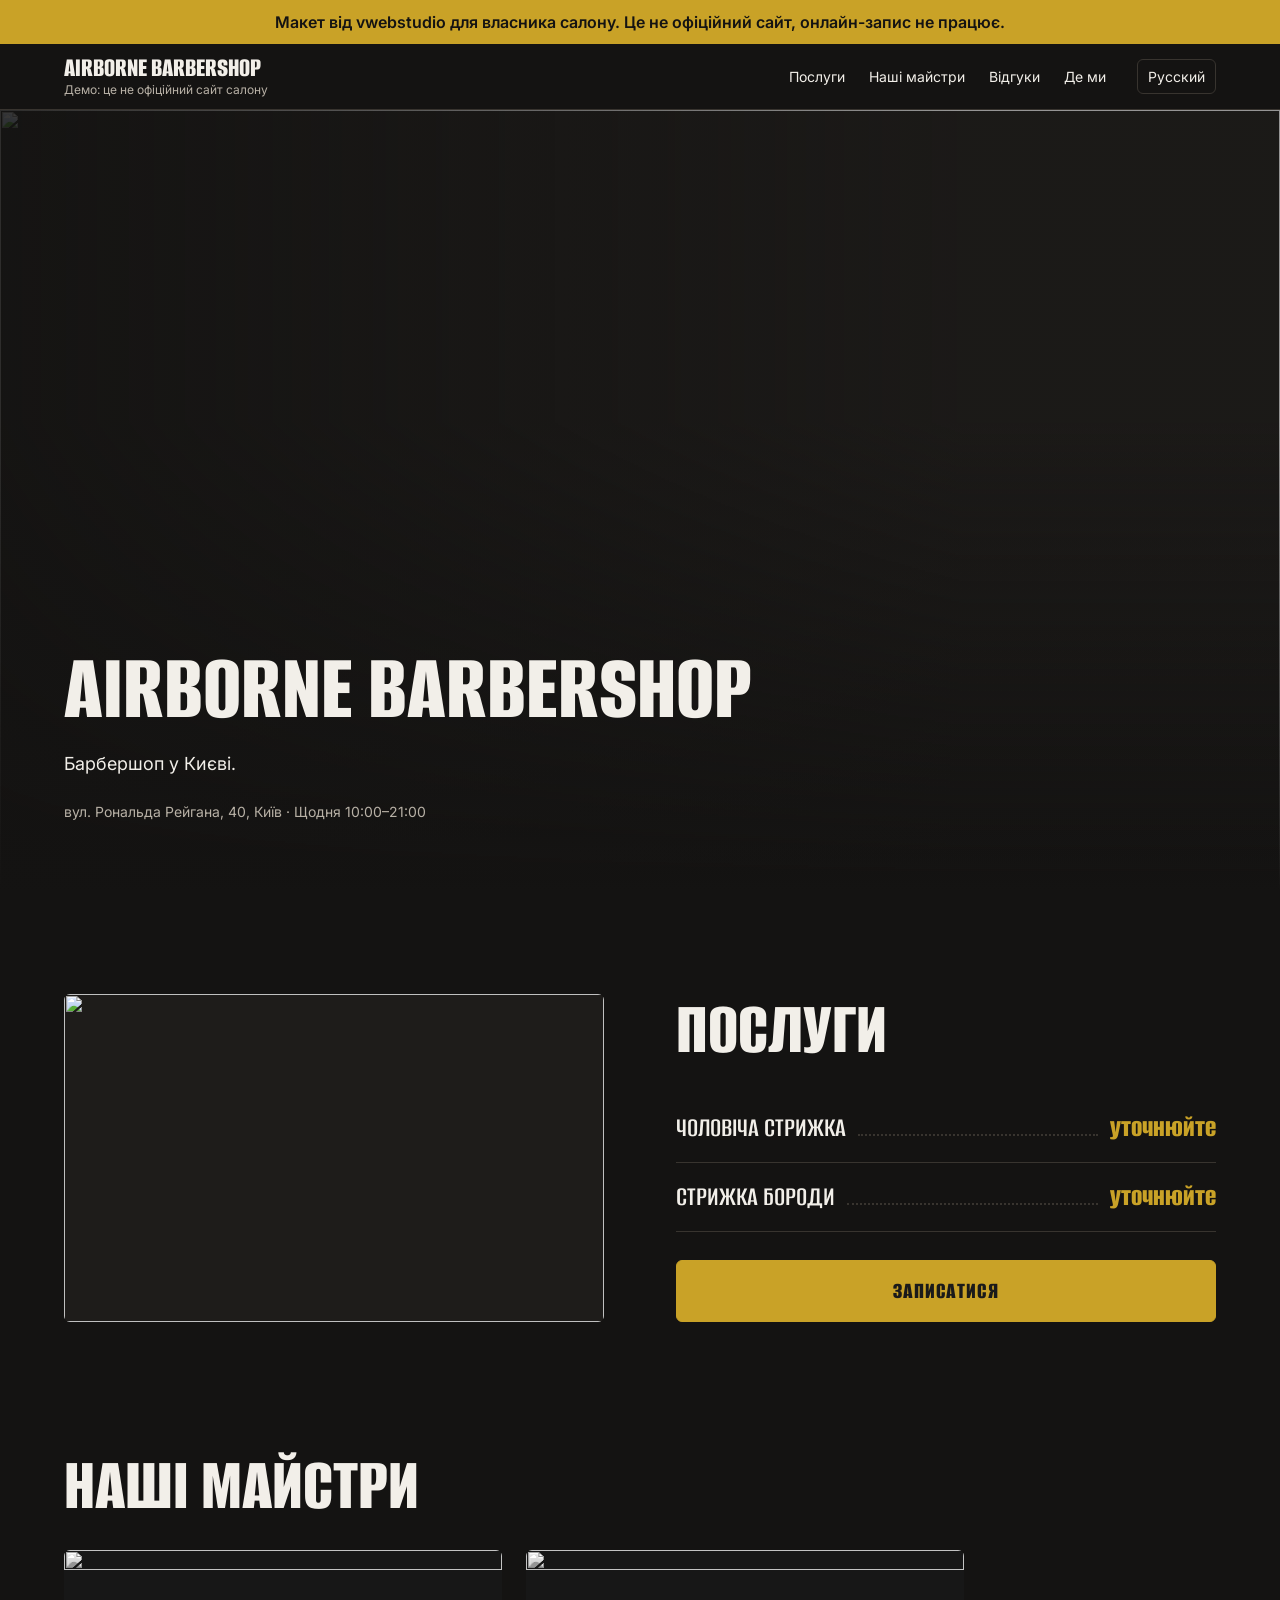
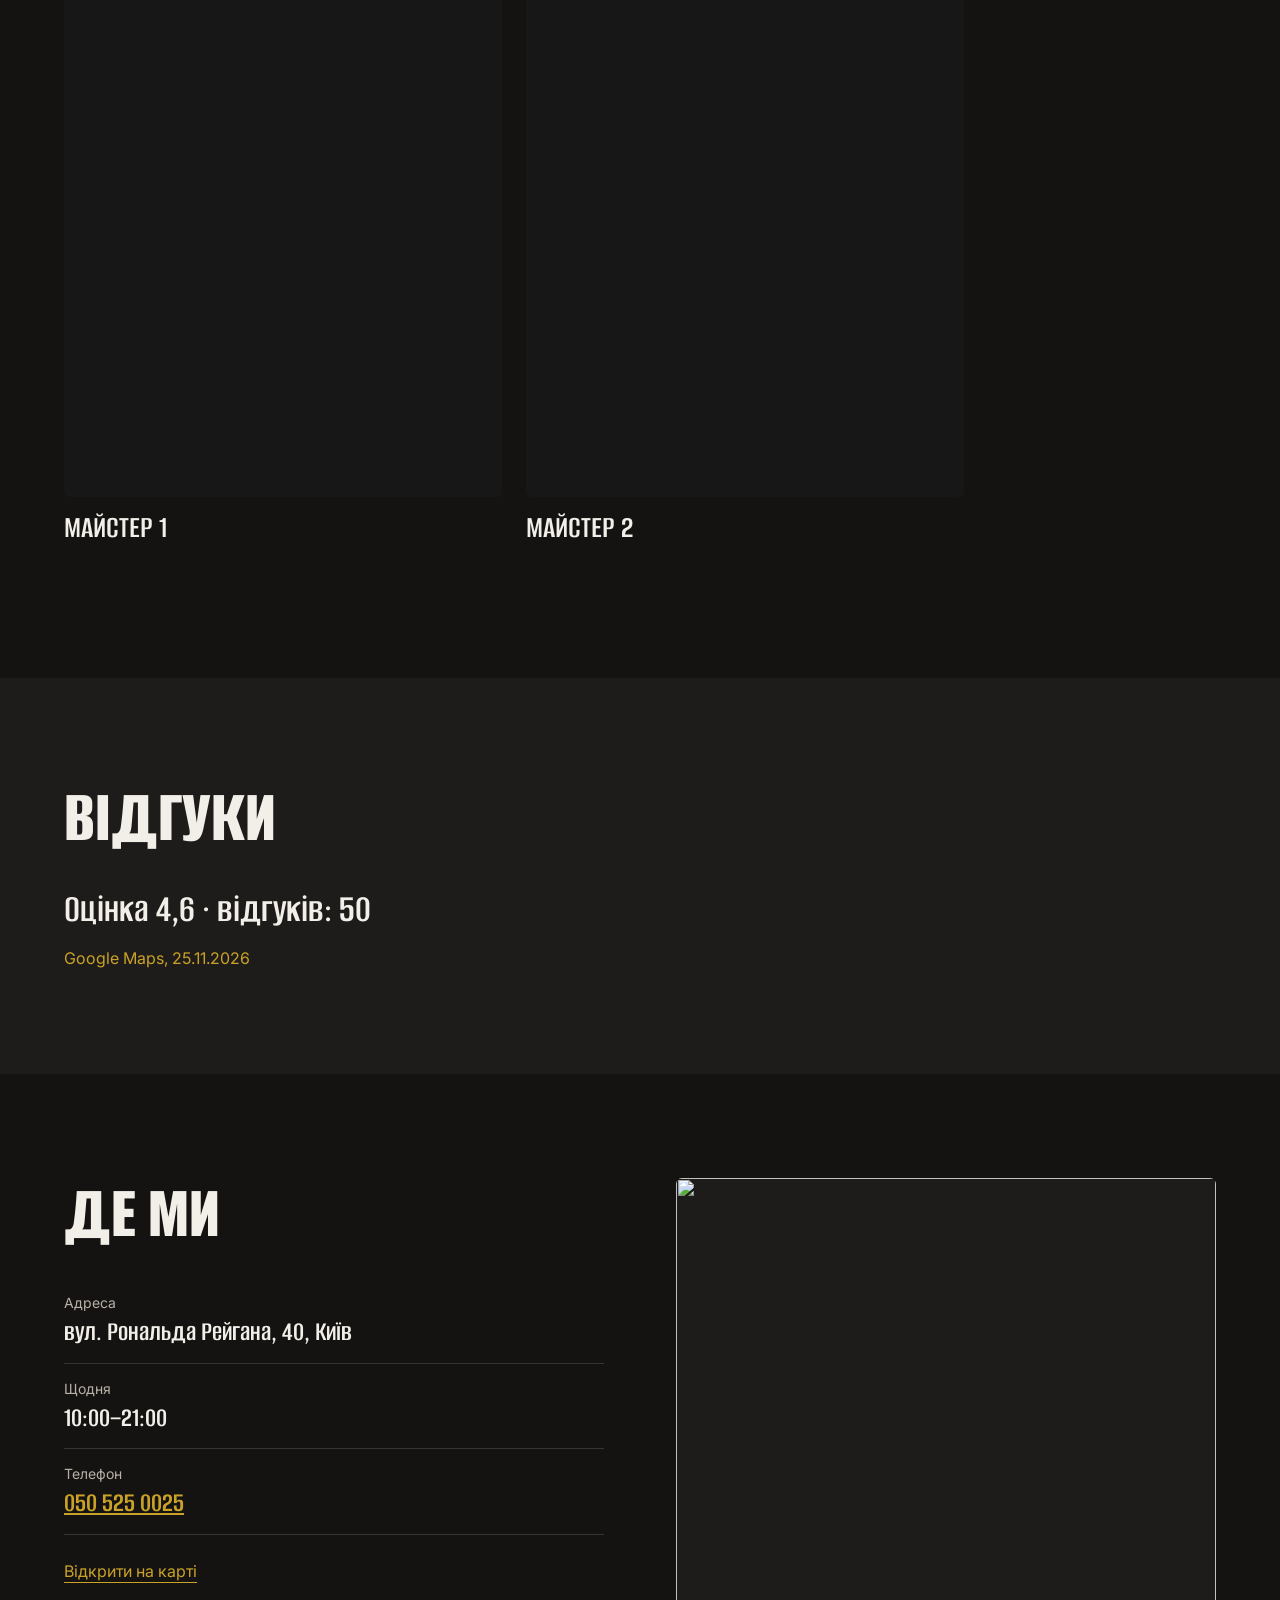
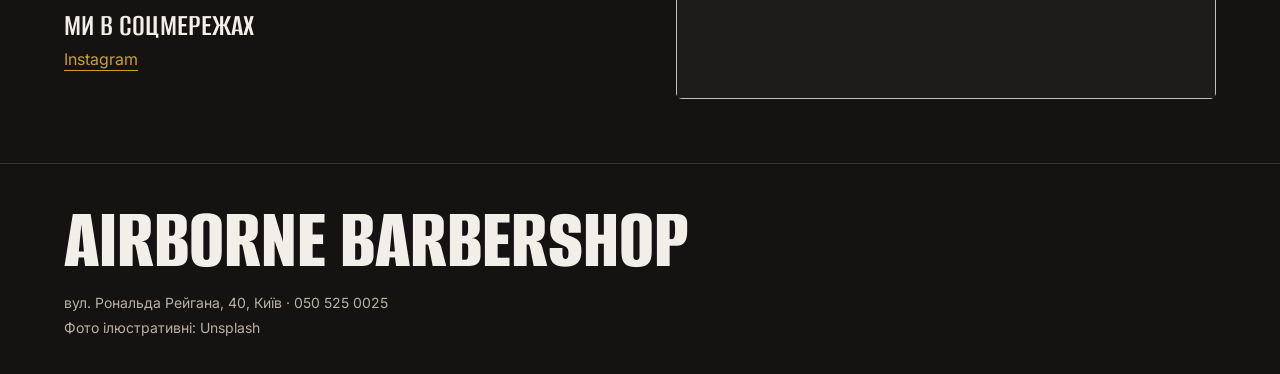
==== m/airborne/index.html @ dd992105 "Add five salon mock-ups, clearly marked, with booking disabled Co-Authored-By: Claude Sonnet 5.5 <no" ====
<!doctype html>
<html lang="uk">
<head>
<meta charset="utf-8">
<meta name="robots" content="noindex">
<meta name="viewport" content="width=device-width, initial-scale=1">
<title>Airborne Barbershop (демо)</title>
<link href="https://fonts.googleapis.com/css2?family=Alumni+Sans:wght@600;800&family=Inter:wght@400;600&display=swap" rel="stylesheet">
<link rel="stylesheet" href="style.css?v=5">
<link rel="stylesheet" href="site.css?v=6">
</head>
<body class="site">
<p style="margin:0;padding:10px 16px;background:#C9A227;color:#141312;font-weight:600;text-align:center">Макет від vwebstudio для власника салону. Це не офіційний сайт, онлайн-запис не працює.</p>
<header class="top">
  <div class="in">
    <div class="brand"><span id="brand"></span><span class="demo" id="demo"></span></div>
    <nav id="nav"></nav>
    <button id="lang" type="button"></button>
  </div>
</header>
<main id="app"><p>Завантажуємо…</p></main>
<footer id="foot"></footer>

<script src="shared.js?v=7"></script>
<script>

const T = {
  uk: { demo:'Демо: це не офіційний сайт салону', other:'Русский', hours:'Щодня', team:'Наші майстри', place:'Де ми', phoneLabel:'Телефон', addressLabel:'Адреса', map:'Відкрити на карті', writeTg:'Написати в Telegram', reviews:'Відгуки', social:'Ми в соцмережах', noLink:'посилання ще не додано', photos:'Фото ілюстративні: Unsplash', services:'Послуги', min:'хв', cur:'грн',
    book:'Записатися', next:'Далі', back:'Назад', confirm:'Підтвердити запис', done:'Ви записані', cancel:'Скасувати запис', cancelled:'Запис скасовано',
    empty:'Вільного часу немає, оберіть інший день', taken:'Цей час уже зайнятий, оберіть інший', error:'Не вдалося. Спробуйте ще раз',
    service:'Оберіть послугу', master:'Оберіть майстра', time:'Оберіть день і час', contact:'Ваші дані', name:"Ім'я", phone:'Телефон', fill:"Вкажіть ім'я та телефон (щонайменше 9 цифр)",
    link:'Збережіть посилання, щоб скасувати запис:', home:'На головну', notFound:'Запис не знайдено' },
  ru: { demo:'Демо: это не официальный сайт салона', other:'Українська', hours:'Ежедневно', team:'Наши мастера', place:'Где мы', phoneLabel:'Телефон', addressLabel:'Адрес', map:'Открыть на карте', writeTg:'Написать в Telegram', reviews:'Отзывы', social:'Мы в соцсетях', noLink:'ссылка ещё не добавлена', photos:'Фото иллюстративные: Unsplash', services:'Услуги', min:'мин', cur:'грн',
    book:'Записаться', next:'Далее', back:'Назад', confirm:'Подтвердить запись', done:'Вы записаны', cancel:'Отменить запись', cancelled:'Запись отменена',
    empty:'Свободного времени нет, выберите другой день', taken:'Это время уже занято, выберите другое', error:'Не получилось. Попробуйте ещё раз',
    service:'Выберите услугу', master:'Выберите мастера', time:'Выберите день и время', contact:'Ваши данные', name:'Имя', phone:'Телефон', fill:'Укажите имя и телефон (не меньше 9 цифр)',
    link:'Сохраните ссылку, чтобы отменить запись:', home:'На главную', notFound:'Запись не найдена' }
};

let lang = 'uk';
try { if (localStorage.getItem('lang') === 'ru') lang = 'ru'; } catch (e) {}
let screen = 'home', error = '', draft = {}, lastId = '';

const t = k => T[lang][k];
const app = document.getElementById('app');
// Демо: записи зберігаються лише в цьому браузері
const load = () => JSON.parse(localStorage.getItem('bookings-airborne') || '[]');
const save = list => localStorage.setItem('bookings-airborne', JSON.stringify(list));
const service = id => DB.services.find(s => s.id === id);
const master = id => DB.masters.find(m => m.id === id);
const pad = n => String(n).padStart(2, '0');
const hhmm = m => pad(Math.floor(m / 60)) + ':' + pad(m % 60);
const dayKey = d => d.getFullYear() + '-' + pad(d.getMonth() + 1) + '-' + pad(d.getDate());
const dayLabel = key => new Date(key + 'T00:00').toLocaleDateString(lang === 'uk' ? 'uk-UA' : 'ru-RU', { weekday:'short', day:'numeric', month:'short' });

function slots(date) {
  const dur = service(draft.service).min, now = new Date(), result = [];
  const busy = load().filter(b => b.master === draft.master && b.date === date && b.status === 'booked');
  for (let m = SALON.open * 60; m + dur <= SALON.close * 60; m += 30) {
    if (date === dayKey(now) && m <= now.getHours() * 60 + now.getMinutes()) continue;
    if (busy.some(b => m < b.start + b.min && b.start < m + dur)) continue;
    result.push(m);
  }
  return result;
}

function el(tag, props = {}, ...children) {
  const node = Object.assign(document.createElement(tag), props);
  node.append(...children.filter(Boolean));
  return node;
}
const button = (text, onclick, cls = '') => el('button', { type:'button', textContent:text, onclick, className:cls });
const go = name => { screen = name; error = ''; render(); window.scrollTo(0, 0); };
const option = (left, right, selected, onclick) => {
  const b = el('button', { type:'button', className:'option', onclick }, el('span', { textContent:left }), el('span', { textContent:right }));
  b.setAttribute('aria-pressed', selected);
  return b;
};
const price = s => s.price ? `${s.price} ${t('cur')} · ${s.min} ${t('min')}` : (lang === 'uk' ? 'ціну уточнюйте' : 'цену уточняйте');
const summary = b => el('div', { className:'card' },
  el('p', { textContent:`${service(b.service)[lang]} · ${price(service(b.service))}` }),
  el('p', { textContent:master(b.master)[lang] }),
  el('p', { textContent:`${dayLabel(b.date)}, ${hhmm(b.start)}` }));

const screens = {
  home: () => {
    const info = DB.info, address = info['address_' + lang];
    const digits = info.phone.replace(/[^\d+]/g, ''), tg = info.telegram.replace(/^.*t\.me\/|@/g, '').replace(/\W/g, '');
    const link = (textContent, href) => el('a', { textContent, href, target:'_blank', rel:'noopener' });
    const h = (tag, textContent) => el(tag, { textContent });
    const book = () => button(t('book'), startBooking, 'primary');
    const fact = (label, value) => el('div', {}, h('dt', label), el('dd', {}, value));
    const social = DB.social.on ? DB.social.items.map(s => {
      const url = s.url.trim();
      // всё без http(s) получает https://, чтобы нельзя было вставить javascript:
      return url ? link(s.name, /^https?:\/\//i.test(url) ? url : 'https://' + url) : el('span', { textContent:`${s.name}: ${t('noLink')}` });
    }) : [];
    return [
      el('div', { className:'hero' },
        photo(DB.photos.hero, PHOTOS.hero, 1920, '', 'eager'),
        el('div', {},
          h('h1', info['name_' + lang]),
          h('p', info['about_' + lang]),
          el('p', { className:'meta', textContent:`${address} · ${t('hours')} ${SALON.open}:00–${SALON.close}:00` }))),
      el('section', { id:'services', className:'split' },
        photo(DB.photos.tools, PHOTOS.tools, 900, 'shot'),
        el('div', {}, h('h2', t('services')),
          el('ul', { className:'menu' }, ...SERVICES.map(s => el('li', {},
            el('button', { type:'button', onclick:() => { draft = { service:s.id }; go('service'); } },
              el('span', { className:'line' },
                el('span', { className:'name', textContent:s[lang] }),
                el('span', { className:'dots' }),
                el('span', { className:'cost', textContent:s.price ? `${s.price} ${t('cur')}` : (lang === 'uk' ? 'уточнюйте' : 'уточняйте') })),
              el('span', { className:'dur', textContent:s.price ? `${s.min} ${t('min')}` : '' }))))),
          book())),
      el('section', { id:'team' }, h('h2', t('team')),
        el('div', { className:'masters' }, ...MASTERS.map((m, i) => el('figure', {},
          photo(m.photo, PHOTOS.masters[i % PHOTOS.masters.length], 700),
          el('figcaption', {}, h('h3', m[lang]), h('p', m['about_' + lang] || '')))))),
      DB.reviews.on && DB.reviews.items.length &&
        el('section', { id:'reviews', className:'quotes' }, h('h2', t('reviews')),
          el('div', { className:'list' }, ...DB.reviews.items.map(r => el('blockquote', {}, h('p', r.text), h('cite', r.author))))),
      el('section', { id:'place', className:'split' },
        el('div', {}, h('h2', t('place')),
          el('dl', { className:'facts' },
            fact(t('addressLabel'), address),
            fact(t('hours'), `${SALON.open}:00–${SALON.close}:00`),
            // номер-заглушка с XX не превращается в ссылку
            fact(t('phoneLabel'), digits.replace('+', '').length >= 9 ? el('a', { textContent:info.phone, href:'tel:' + digits }) : info.phone)),
          el('div', { className:'links' },
            link(t('map'), 'https://www.google.com/maps/search/?api=1&query=' + encodeURIComponent(address)),
            tg && link(t('writeTg'), 'https://t.me/' + tg)),
          social.length && h('h3', t('social')),
          social.length && el('div', { className:'links' }, ...social)),
        photo(DB.photos.chair, PHOTOS.chair, 900, 'shot'))
    ].filter(Boolean);
  },
  service: () => [
    el('h2', { textContent:t('service') }),
    ...SERVICES.map(s => option(s[lang], price(s), draft.service === s.id, () => { draft.service = s.id; delete draft.start; render(); })),
    draft.service && button(t('next'), () => {
      if (MASTERS.length === 1) { draft.master = MASTERS[0].id; go('time'); } else go('master');
    }, 'primary'),
    button(t('back'), () => go('home'), 'ghost')
  ],
  master: () => [
    el('h2', { textContent:t('master') }),
    ...MASTERS.map(m => option(m[lang], '', draft.master === m.id, () => { draft.master = m.id; delete draft.start; render(); })),
    draft.master && button(t('next'), () => go('time'), 'primary'),
    button(t('back'), () => go('service'), 'ghost')
  ],
  time: () => {
    const days = Array.from({ length:SALON.daysAhead }, (_, i) => { const d = new Date(); d.setDate(d.getDate() + i); return dayKey(d); });
    draft.date = draft.date || days[0];
    const select = el('select', { onchange: e => { draft.date = e.target.value; delete draft.start; error = ''; render(); } },
      ...days.map(d => el('option', { value:d, textContent:dayLabel(d), selected:d === draft.date })));
    select.style.cssText = 'width:100%;padding:12px;border-radius:12px;background:var(--card);color:var(--text);font:inherit;margin-bottom:12px';
    const free = slots(draft.date);
    return [
      el('h2', { textContent:t('time') }), select,
      free.length
        ? el('div', { className:'grid' }, ...free.map(m => {
            const b = button(hhmm(m), () => { draft.start = m; error = ''; render(); });
            b.setAttribute('aria-pressed', draft.start === m);
            return b;
          }))
        : el('p', { textContent:t('empty') }),
      free.includes(draft.start) && button(t('next'), () => go('contact'), 'primary'),
      button(t('back'), () => go(MASTERS.length === 1 ? 'service' : 'master'), 'ghost')
    ];
  },
  contact: () => {
    return [
      el('h2', { textContent:lang === 'uk' ? 'Це макет' : 'Это макет' }),
      el('p', { textContent:lang === 'uk' ? 'Запис не створено. Щоб записатися, зателефонуйте в салон:' : 'Запись не создана. Чтобы записаться, позвоните в салон:' }),
      el('p', {}, el('a', { textContent:DB.info.phone, href:'tel:' + DB.info.phone.replace(/\s/g, '') })),
      button(t('back'), () => go('time'), 'ghost')
    ];
    const field = (key, type) => el('label', { textContent:t(key) },
      el('input', { type, value:draft[key] || '', autocomplete:type === 'tel' ? 'tel' : 'name', maxLength:60, oninput:e => draft[key] = e.target.value }));
    return [
      el('h2', { textContent:t('contact') }),
      summary(draft), field('name', 'text'), field('phone', 'tel'),
      button(t('confirm'), confirmBooking, 'primary'),
      button(t('back'), () => go('time'), 'ghost')
    ];
  },
  done: () => {
    const b = load().find(x => x.id === lastId);
    const url = location.href.split('#')[0] + '#cancel=' + b.id;
    return [
      el('h1', { textContent:t('done') }), summary(b),
      el('p', { textContent:t('link') }), el('a', { href:url, textContent:url }),
      button(t('home'), () => go('home'), 'ghost')
    ];
  },
  cancel: () => {
    const b = load().find(x => x.id === lastId);
    const home = button(t('home'), () => { history.replaceState(null, '', location.pathname); go('home'); }, 'ghost');
    if (!b) return [ el('h2', { textContent:t('notFound') }), home ];
    if (b.status === 'cancelled') return [ el('h2', { textContent:t('cancelled') }), summary(b), home ];
    return [
      el('h2', { textContent:t('cancel') }), summary(b),
      button(t('cancel'), () => {
        try { save(load().map(x => x.id === b.id ? { ...x, status:'cancelled' } : x)); error = ''; }
        catch (e) { error = 'error'; }
        render();
      }, 'primary'),
      home
    ];
  }
};

function confirmBooking() {
  const name = (draft.name || '').trim(), phone = (draft.phone || '').trim();
  if (!name || phone.replace(/\D/g, '').length < 9) { error = 'fill'; return render(); }
  try {
    if (!slots(draft.date).includes(draft.start)) { delete draft.start; screen = 'time'; error = 'taken'; return render(); }
    lastId = Date.now().toString(36) + Math.random().toString(36).slice(2, 10);
    save([...load(), { id:lastId, service:draft.service, master:draft.master, date:draft.date, start:draft.start,
      min:service(draft.service).min, name, phone, status:'booked' }]);
    draft = {};
    go('done');
  } catch (e) { error = 'error'; render(); }
}

const photo = (own, stock, width, className = '', loading = 'lazy') =>
  el('img', { loading, className, alt:'', src:own || stockUrl(stock, width) });
const startBooking = () => { draft = {}; go('service'); };
function scrollToSection(id) {
  if (screen !== 'home') { history.replaceState(null, '', location.pathname); go('home'); }
  document.getElementById(id)?.scrollIntoView();
}
function renderChrome() {
  const items = [['services', 'services'], ['team', 'team'],
    DB.reviews.on && DB.reviews.items.length && ['reviews', 'reviews'], ['place', 'place']].filter(Boolean);
  document.getElementById('brand').textContent = DB.info['name_' + lang];
  document.getElementById('nav').replaceChildren(...items.map(([id, key]) => button(t(key), () => scrollToSection(id))));
  document.getElementById('foot').replaceChildren(
    el('strong', { textContent:DB.info['name_' + lang] }),
    el('p', { textContent:`${DB.info['address_' + lang]} · ${DB.info.phone}` }),
    // подпись про Unsplash нужна, только пока хоть одно фото стоковое
    ...(Object.values(DB.photos).every(Boolean) && MASTERS.every(m => m.photo) ? [] : [el('p', { textContent:t('photos') })]));
  app.className = screen === 'home' ? '' : 'narrow';
}

function render() {
  renderChrome();
  document.documentElement.lang = lang;
  document.getElementById('demo').textContent = t('demo');
  document.getElementById('lang').textContent = t('other');
  try {
    app.replaceChildren(...screens[screen]().filter(Boolean));
  } catch (e) {
    app.replaceChildren(el('p', { textContent:t('error') }));
  }
  if (error) app.append(el('p', { className:'error', textContent:t(error), role:'alert' }));
}

function route() {
  const match = location.hash.match(/^#cancel=(\w+)$/);
  if (match) { lastId = match[1]; screen = 'cancel'; }
  error = '';
  render();
}

document.getElementById('lang').onclick = () => {
  lang = lang === 'uk' ? 'ru' : 'uk';
  try { localStorage.setItem('lang', lang); } catch (e) {}
  render();
};
window.addEventListener('hashchange', route);
route();
</script>
</body>
</html>
---- m/airborne/style.css ----
:root { --bg:#1A1A1A; --text:#F2F2F2; --btn:#C9A227; --card:#262626; --muted:#b5b5b5; }
* { box-sizing:border-box; }
body { margin:0; background:var(--bg); color:var(--text); font:16px/1.5 Inter,system-ui,sans-serif; }
.wrap { max-width:480px; margin:0 auto; padding:16px; }
header { display:flex; justify-content:space-between; align-items:center; gap:8px; }
.demo { color:var(--muted); font-size:13px; }
h1 { font-size:24px; margin:16px 0 4px; }
h2 { font-size:20px; margin:16px 0 8px; }
p { margin:4px 0; }
button, input, select { font:inherit; border-radius:12px; }
button { cursor:pointer; border:1px solid #444; background:var(--card); color:var(--text); padding:12px 14px; }
button.primary { background:var(--btn); border-color:var(--btn); color:#1A1A1A; font-weight:600; width:100%; margin-top:12px; }
button.ghost { width:100%; margin-top:8px; background:none; }
button.option { display:flex; justify-content:space-between; gap:12px; width:100%; margin-top:8px; text-align:left; }
button[aria-pressed="true"] { border-color:var(--btn); box-shadow:0 0 0 1px var(--btn); }
.card { background:var(--card); border-radius:12px; padding:12px 14px; margin-top:8px; }
.row { display:flex; justify-content:space-between; gap:12px; }
.grid { display:grid; grid-template-columns:repeat(4,1fr); gap:8px; }
.grid button { padding:10px 0; }
.tabs { display:grid; grid-template-columns:repeat(2,1fr); gap:8px; margin-top:12px; }
.tabs button { padding:10px 4px; font-size:14px; }
label { display:block; margin-top:12px; }
input, select { width:100%; padding:12px; border:1px solid #555; background:var(--card); color:var(--text); margin-top:4px; }
.card input { background:var(--bg); }
.off { color:var(--muted); }
.error { color:#ff9b8f; margin-top:8px; }
a { color:var(--btn); word-break:break-all; }
---- m/airborne/site.css ----
/* Сайт клиента: тёмный барбершоп */
:root { --bg:#141312; --panel:#1E1C1A; --text:#F2EFE9; --muted:#B8B1A6; --line:#38342F; --display:'Alumni Sans','Oswald',sans-serif; --pad:clamp(20px,5vw,72px); }
html { scrollbar-color:var(--line) var(--bg); }
::selection { background:var(--btn); color:#141312; }
:focus-visible { outline:2px solid var(--btn); outline-offset:3px; }
body.site { background:var(--bg); color:var(--text); caret-color:var(--btn); }
.site h1, .site h2, .site h3 { font-family:var(--display); text-transform:uppercase; line-height:.95; text-wrap:balance; }
.site h2 { font-size:clamp(44px,6vw,76px); font-weight:800; margin:0 0 28px; }
.site h3 { font-size:32px; font-weight:600; margin:0 0 6px; }
.site button { border-radius:6px; transition:background-color .2s, border-color .2s, color .2s; }
.site button.primary { font-family:var(--display); font-size:24px; font-weight:800; text-transform:uppercase; letter-spacing:.04em; padding:12px 36px; }
.site button.primary:hover { background:#DDB73B; }
.site button:not(.primary):hover { border-color:var(--btn); }

.top { display:block; position:sticky; top:0; z-index:2; background:var(--bg); border-bottom:1px solid var(--line); }
.top .in { display:flex; flex-wrap:wrap; align-items:center; gap:6px 20px; padding:10px var(--pad); }
.brand { margin-right:auto; display:flex; flex-direction:column; font:800 28px/1 var(--display); text-transform:uppercase; }
.brand .demo { font:400 12px/1.4 Inter,system-ui,sans-serif; text-transform:none; }
nav { order:3; width:100%; display:flex; gap:2px; overflow-x:auto; }
.site nav button, .site #lang { background:none; border-color:transparent; white-space:nowrap; padding:6px 10px; font-size:14px; }
.site #lang { border-color:var(--line); }

.site main { padding:0; }
.site main.narrow { max-width:480px; margin:0 auto; padding:24px 16px 48px; min-height:60vh; }
.site main.narrow h2 { font-size:42px; margin-bottom:16px; }

.hero { position:relative; isolation:isolate; display:flex; align-items:flex-end; min-height:54svh; padding:48px var(--pad) 32px; overflow:hidden; background:var(--panel); }
.hero > img { position:absolute; inset:0; z-index:-2; width:100%; height:100%; object-fit:cover; animation:settle 1.6s cubic-bezier(.16,1,.3,1) both; }
.hero::after { content:''; position:absolute; inset:0; z-index:-1; background:linear-gradient(90deg,rgba(20,19,18,.85),rgba(20,19,18,.25) 75%),linear-gradient(0deg,var(--bg),transparent 60%); }
.site .hero h1 { font-size:clamp(64px,11vw,96px); font-weight:800; margin:0 0 16px; max-width:9em; }
.hero p { max-width:34em; font-size:18px; }
.hero .meta { margin-top:24px; font-size:14px; color:var(--muted); }
@keyframes settle { from { transform:scale(1.08); } to { transform:scale(1); } }

.site section { padding:56px var(--pad) 24px; scroll-margin-top:96px; }
.split { display:grid; grid-template-columns:minmax(0,1fr); gap:40px; align-items:start; }
.shot { width:100%; height:100%; object-fit:cover; border-radius:6px; background:var(--panel); }
#services .shot { display:none; }

.menu { list-style:none; margin:0 0 16px; padding:0; }
.site .menu button { display:block; width:100%; padding:18px 0; text-align:left; background:none; border:0; border-bottom:1px solid var(--line); border-radius:0; }
.line { display:flex; align-items:baseline; gap:12px; }
.line .name { font:600 28px/1.1 var(--display); text-transform:uppercase; }
.line .dots { flex:1; min-width:16px; border-bottom:2px dotted var(--line); }
.line .cost { font:800 30px/1 var(--display); color:var(--btn); white-space:nowrap; font-variant-numeric:tabular-nums; }
.menu .dur { display:block; color:var(--muted); font-size:14px; }
.site .menu button:hover .name { color:var(--btn); }


.masters { display:grid; gap:32px 24px; grid-template-columns:repeat(auto-fit,minmax(260px,1fr)); max-width:900px; }
.masters figure { margin:0; }
.masters img { display:block; width:100%; aspect-ratio:4/5; object-fit:cover; border-radius:6px; background:var(--panel); margin-bottom:16px; filter:grayscale(1) contrast(1.05); }
.masters p { color:var(--muted); }

.site section.quotes { background:var(--panel); margin-top:56px; padding-bottom:56px; }
.quotes .list { display:grid; gap:32px 56px; grid-template-columns:repeat(auto-fit,minmax(280px,1fr)); }
blockquote { margin:0; }
blockquote p { font:600 clamp(28px,3.5vw,40px)/1.15 var(--display); margin-bottom:14px; }
blockquote cite { font-style:normal; color:var(--btn); }

.facts { margin:0 0 24px; }
.facts div { padding:14px 0; border-bottom:1px solid var(--line); }
.facts dt { color:var(--muted); font-size:14px; }
.facts dd { margin:2px 0 0; font:600 28px/1.2 var(--display); }
.links { display:flex; flex-wrap:wrap; gap:8px 24px; margin-bottom:28px; }
.links a { text-underline-offset:5px; }
.links span { color:var(--muted); }
#place .shot { aspect-ratio:4/3; }

.site footer { max-width:none; margin:40px 0 0; padding:32px var(--pad); border-top:1px solid var(--line); color:var(--muted); font-size:14px; }
footer strong { display:block; color:var(--text); font:800 clamp(40px,8vw,88px)/1 var(--display); text-transform:uppercase; margin-bottom:8px; }

@media (min-width:800px) {
  nav { order:0; width:auto; }
  .hero { min-height:calc(100svh - 120px); padding-bottom:64px; }
  .site section { padding-top:104px; scroll-margin-top:64px; }
  .split { grid-template-columns:minmax(0,1fr) minmax(0,1fr); gap:72px; align-items:stretch; }
  #services .shot { display:block; max-height:640px; }
  .site section.quotes { margin-top:104px; padding-bottom:104px; }
  #place .shot { aspect-ratio:auto; min-height:420px; }
}
@media (prefers-reduced-motion:reduce) { .hero > img { animation:none; } .site button { transition:none; } }
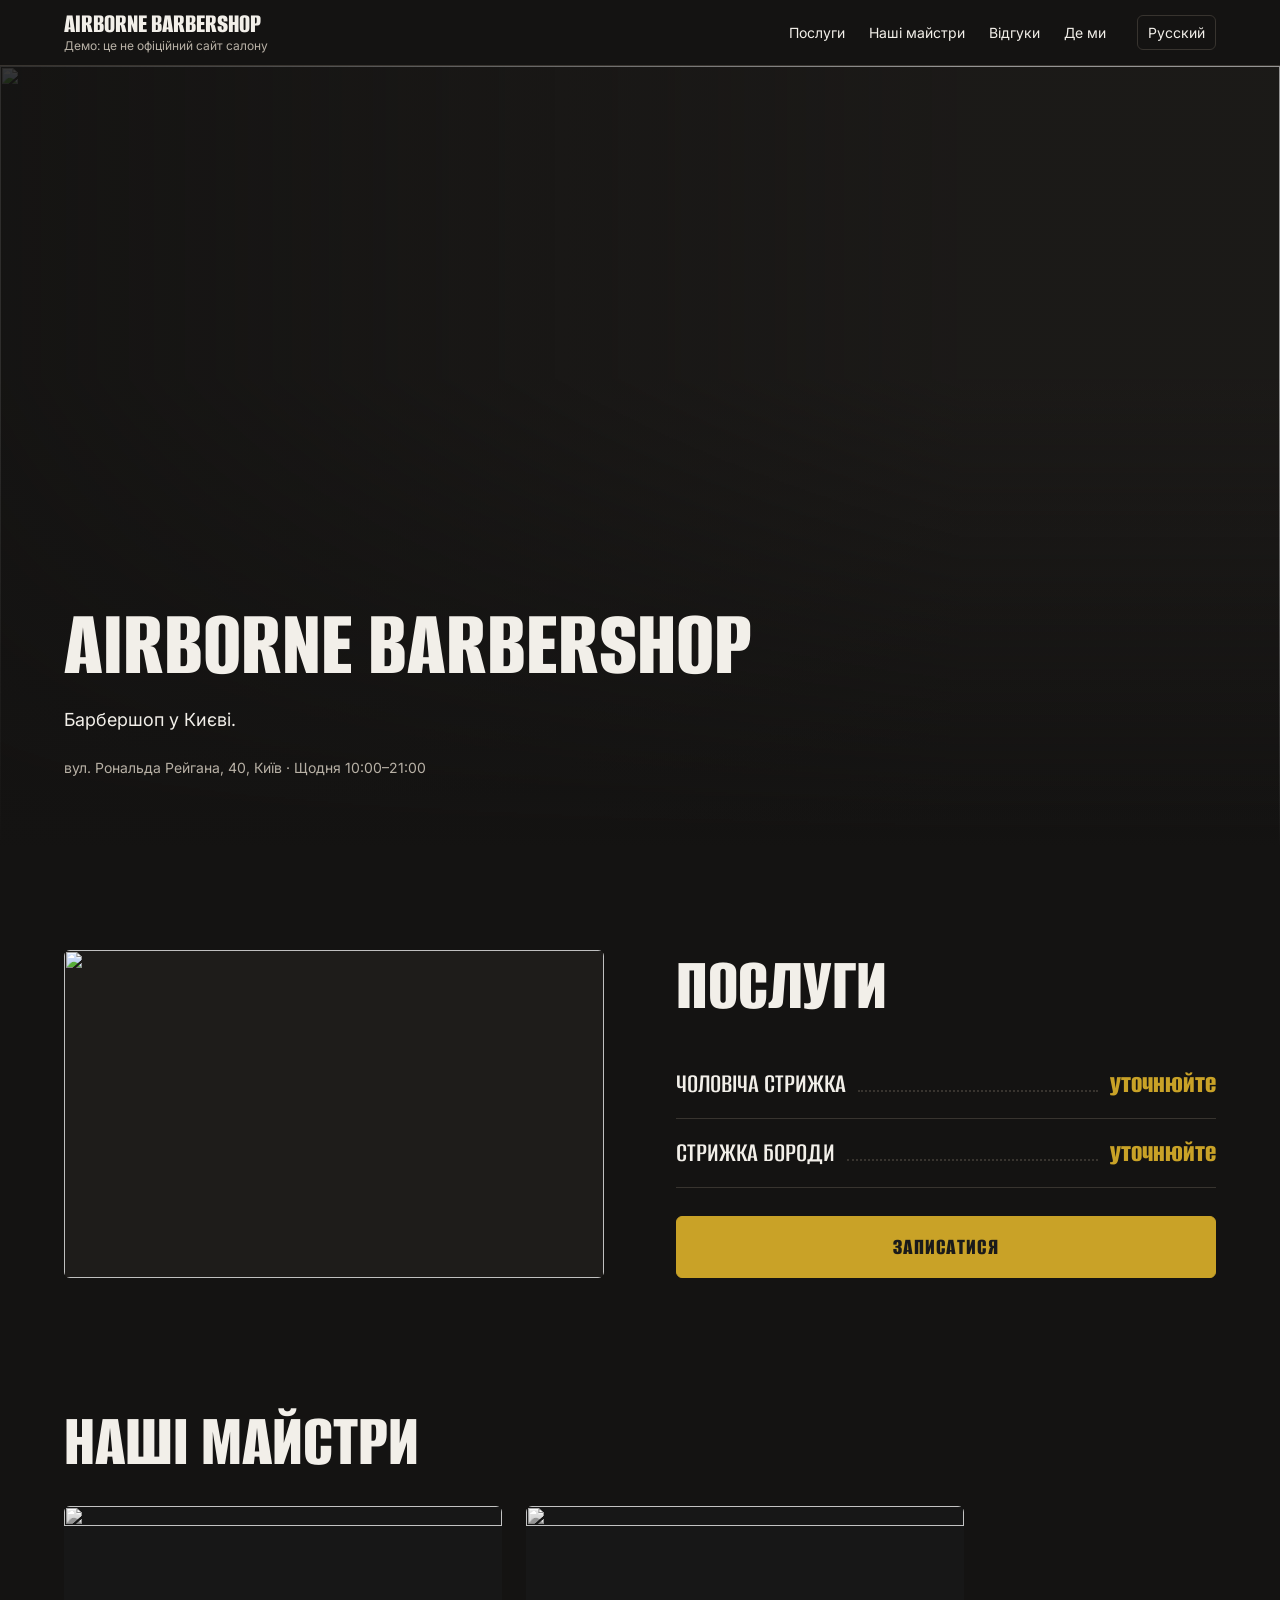
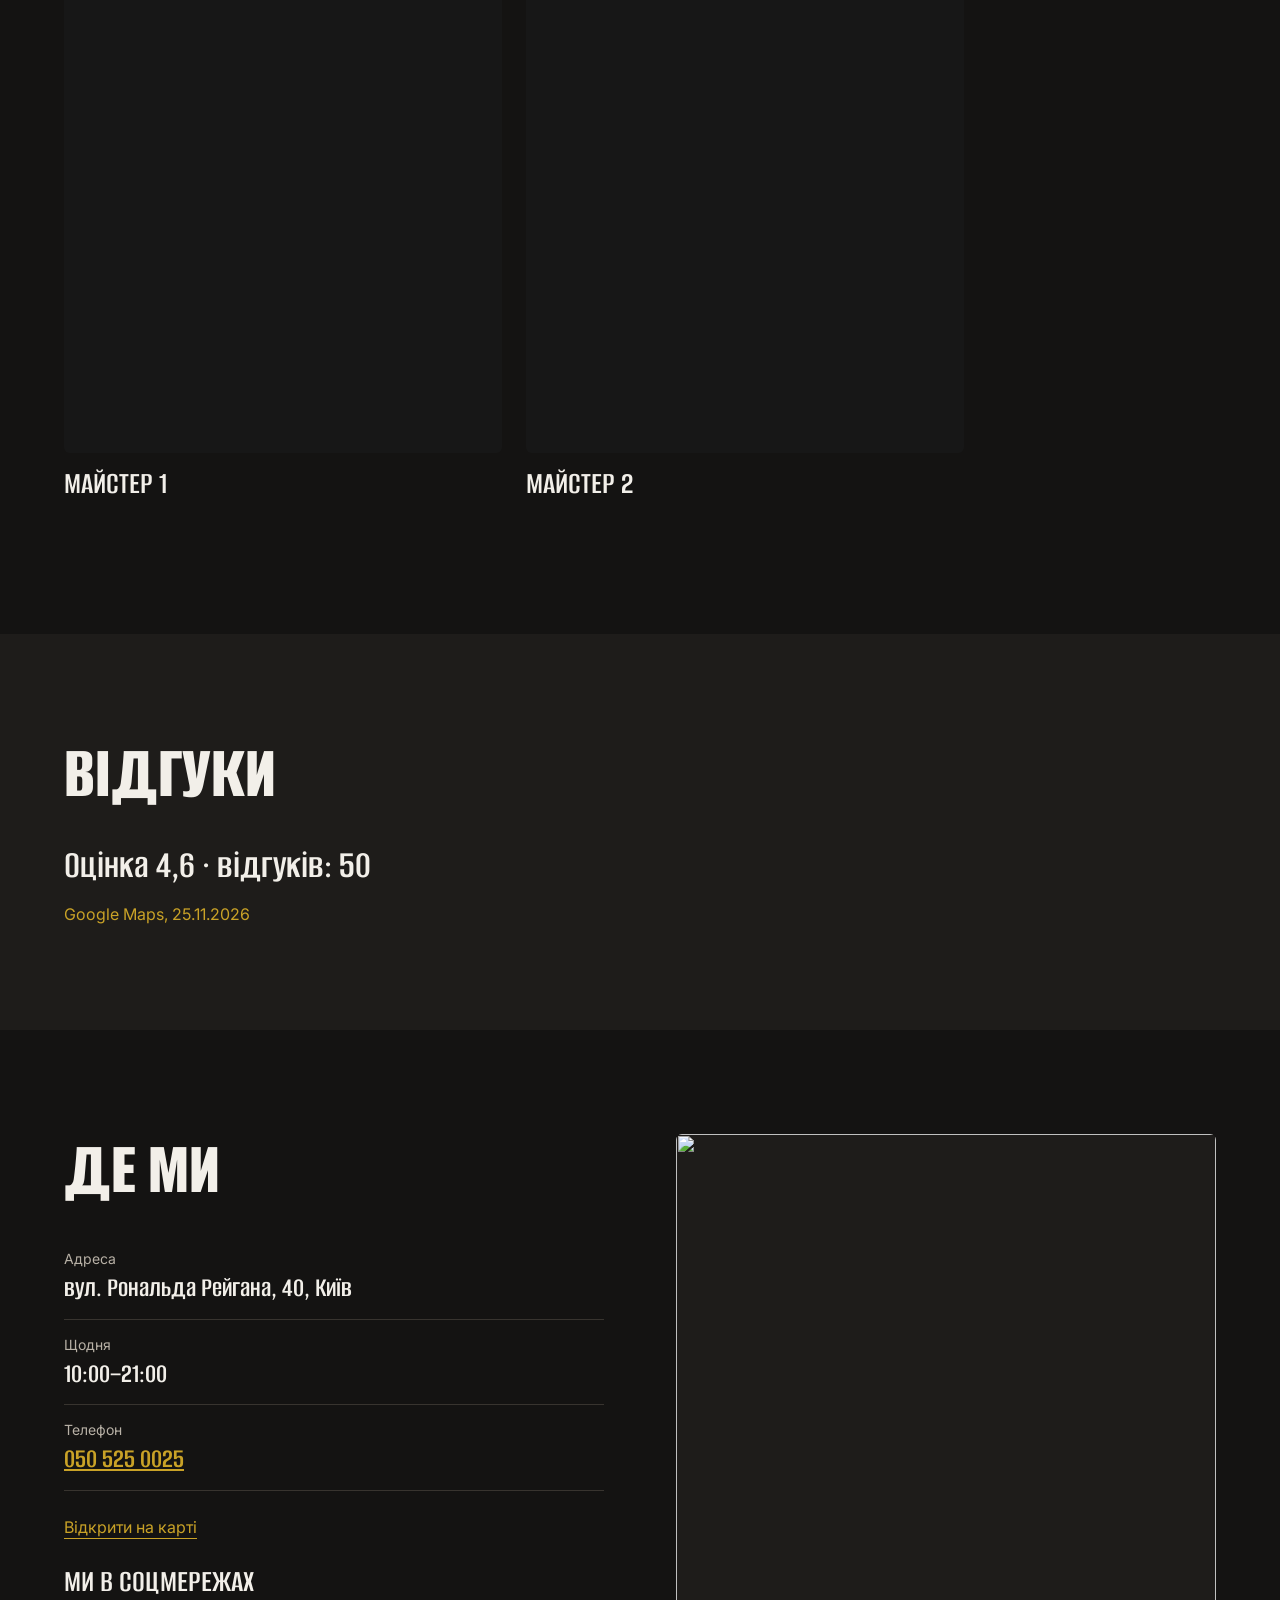
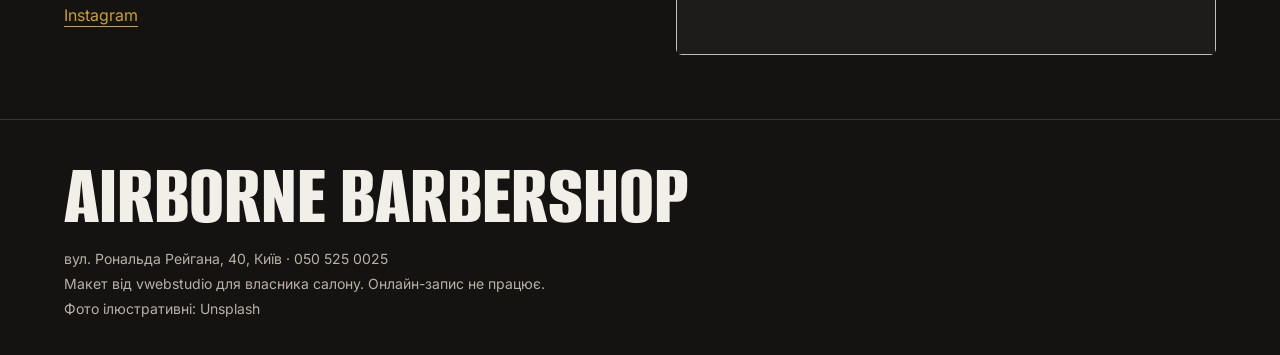
==== commit 451f030a: "Move the mock-up note from the top banner to the footer Co-Authored-By: Claude Sonnet 5.5 <noreply@a" ====
--- a/m/airborne/index.html
+++ b/m/airborne/index.html
@@ -10,7 +10,6 @@
 <link rel="stylesheet" href="site.css?v=6">
 </head>
 <body class="site">
-<p style="margin:0;padding:10px 16px;background:#C9A227;color:#141312;font-weight:600;text-align:center">Макет від vwebstudio для власника салону. Це не офіційний сайт, онлайн-запис не працює.</p>
 <header class="top">
   <div class="in">
     <div class="brand"><span id="brand"></span><span class="demo" id="demo"></span></div>
@@ -239,6 +238,7 @@
   document.getElementById('foot').replaceChildren(
     el('strong', { textContent:DB.info['name_' + lang] }),
     el('p', { textContent:`${DB.info['address_' + lang]} · ${DB.info.phone}` }),
+    el('p', { textContent:lang === 'uk' ? 'Макет від vwebstudio для власника салону. Онлайн-запис не працює.' : 'Макет от vwebstudio для владельца салона. Онлайн-запись не работает.' }),
     // подпись про Unsplash нужна, только пока хоть одно фото стоковое
     ...(Object.values(DB.photos).every(Boolean) && MASTERS.every(m => m.photo) ? [] : [el('p', { textContent:t('photos') })]));
   app.className = screen === 'home' ? '' : 'narrow';
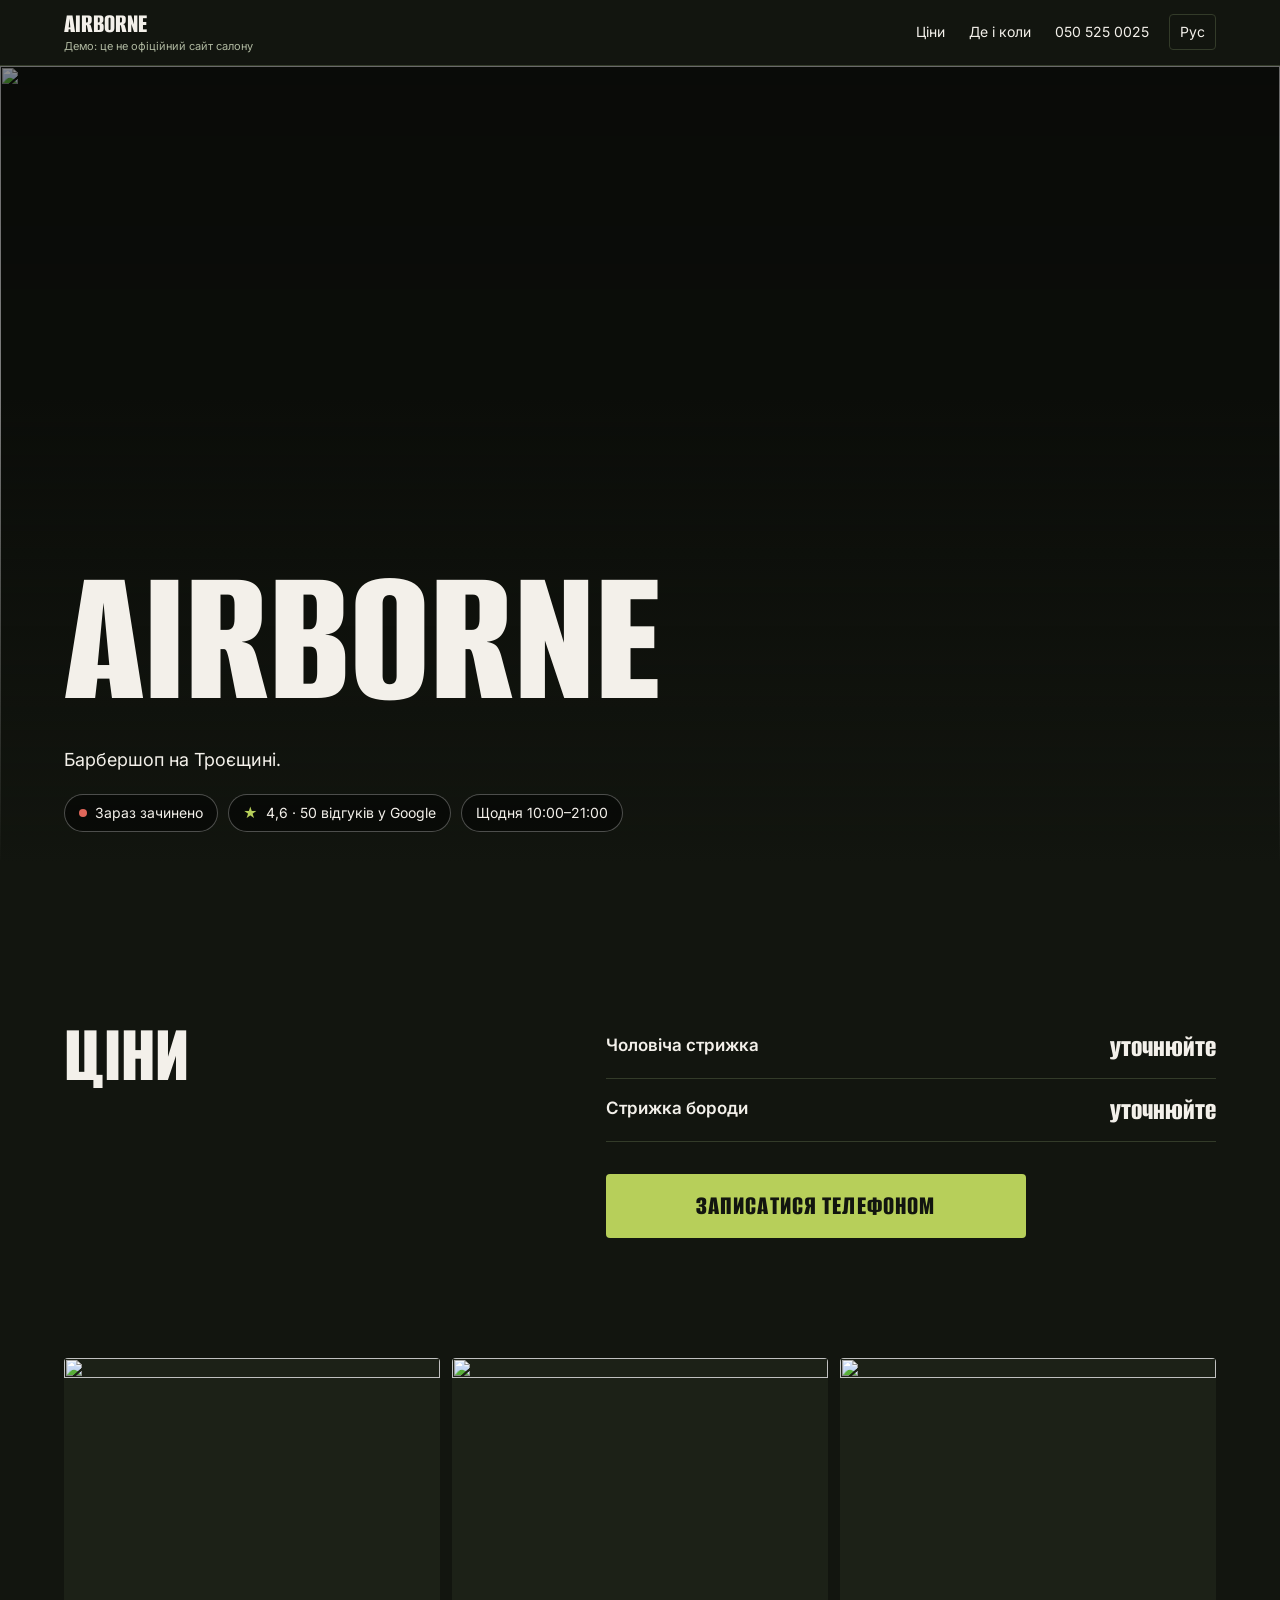
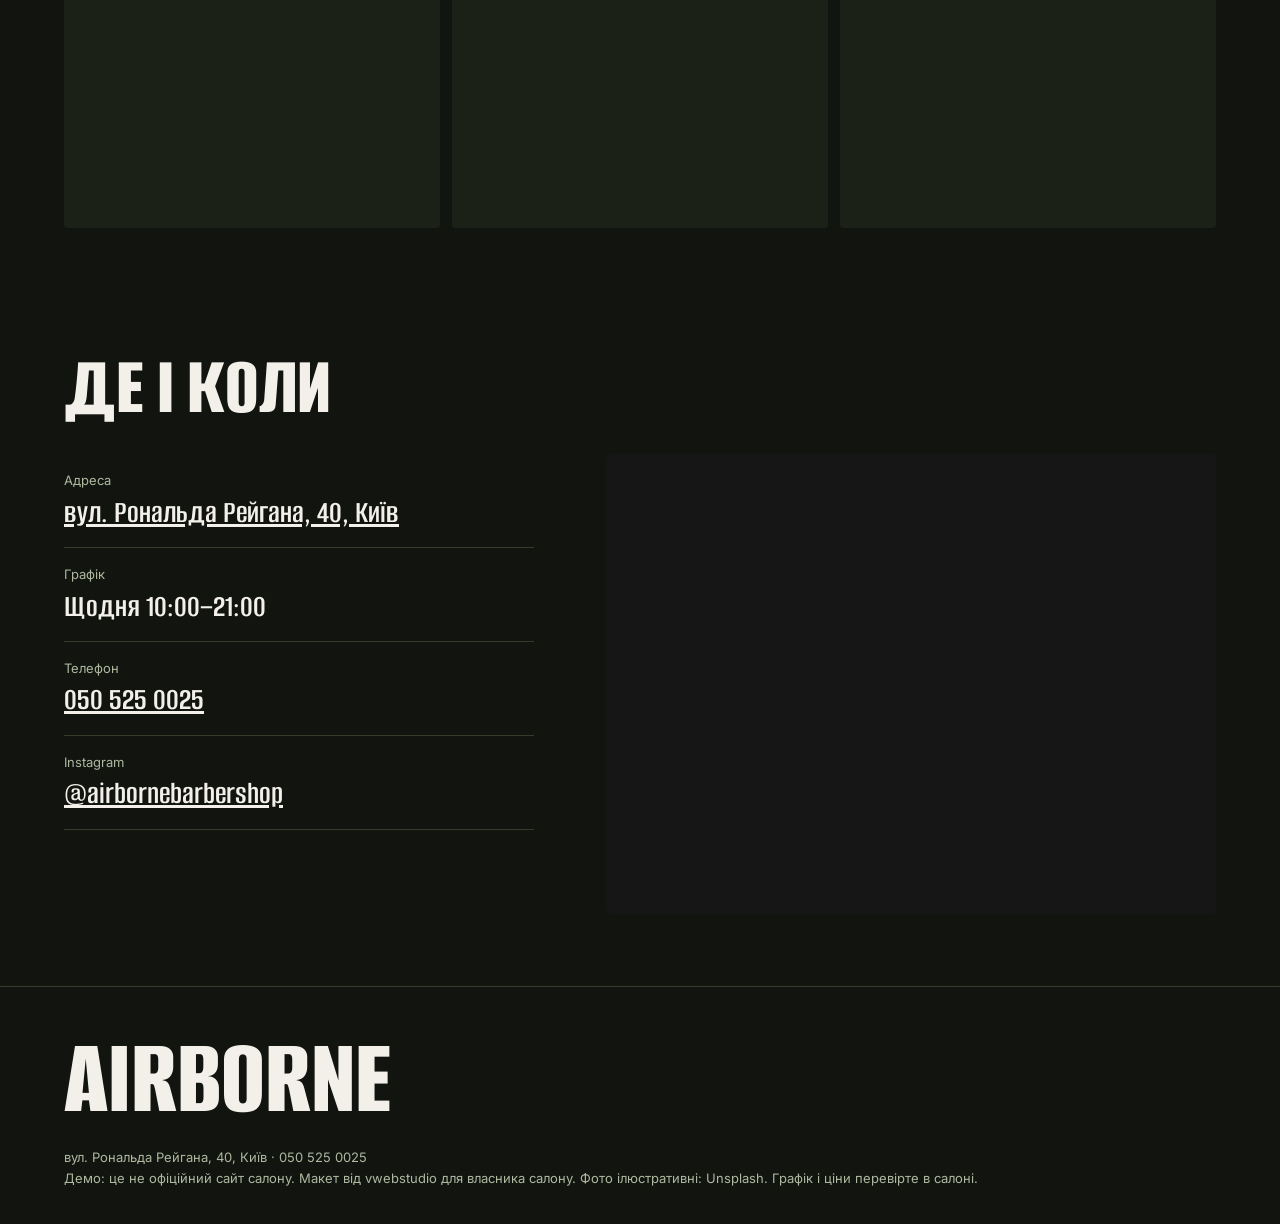
==== commit 694dafc4: "Redesign the salon mock-ups: own colours and photos, grouped prices, map, call bar Co-Authored-By: C" ====
--- a/m/airborne/index.html
+++ b/m/airborne/index.html
@@ -2,275 +2,142 @@
 <html lang="uk">
 <head>
 <meta charset="utf-8">
+<meta name="viewport" content="width=device-width, initial-scale=1">
 <meta name="robots" content="noindex">
-<meta name="viewport" content="width=device-width, initial-scale=1">
-<title>Airborne Barbershop (демо)</title>
+<title>Airborne (демо)</title>
 <link href="https://fonts.googleapis.com/css2?family=Alumni+Sans:wght@600;800&family=Inter:wght@400;600&display=swap" rel="stylesheet">
-<link rel="stylesheet" href="style.css?v=5">
-<link rel="stylesheet" href="site.css?v=6">
+<style>
+:root { --bg:#12150F; --panel:#1C2117; --line:#333B29; --muted:#AFB8A0; --accent:#B7CF5A; --text:#F3F0EA; --display:'Alumni Sans','Oswald',sans-serif; --pad:clamp(20px,5vw,72px); }
+* { box-sizing:border-box; margin:0; }
+html { scroll-behavior:smooth; scrollbar-color:var(--line) var(--bg); }
+body { background:var(--bg); color:var(--text); font:16px/1.55 Inter,system-ui,sans-serif; padding-bottom:76px; }
+::selection { background:var(--accent); color:var(--bg); }
+:focus-visible { outline:2px solid var(--accent); outline-offset:3px; }
+a { color:inherit; }
+h1, h2, h3 { font-family:var(--display); text-transform:uppercase; line-height:.94; text-wrap:balance; }
+h2 { font-size:clamp(46px,7vw,84px); font-weight:800; margin-bottom:28px; }
+h3 { font-size:26px; font-weight:600; letter-spacing:.06em; color:var(--accent); margin:34px 0 4px; }
+section { padding:64px var(--pad) 0; scroll-margin-top:72px; }
+header { position:sticky; top:0; z-index:3; display:flex; align-items:center; gap:20px; padding:10px var(--pad); background:var(--bg); border-bottom:1px solid var(--line); }
+.brand { margin-right:auto; font:800 28px/1 var(--display); text-transform:uppercase; }
+.brand small { display:block; font:400 11px/1.5 Inter,system-ui,sans-serif; text-transform:none; color:var(--muted); }
+nav { display:none; gap:24px; font-size:14px; }
+nav a { text-decoration:none; }
+nav a:hover { color:var(--accent); }
+button { font:inherit; font-size:14px; background:none; color:inherit; border:1px solid var(--line); border-radius:4px; padding:6px 10px; cursor:pointer; }
+.hero { position:relative; isolation:isolate; display:flex; flex-direction:column; justify-content:flex-end; min-height:76svh; padding:48px var(--pad) 36px; overflow:hidden; }
+.hero img { position:absolute; inset:0; z-index:-2; width:100%; height:100%; object-fit:cover; animation:settle 1.8s cubic-bezier(.16,1,.3,1) both; }
+.hero::after { content:''; position:absolute; inset:0; z-index:-1; background:linear-gradient(0deg,var(--bg) 4%,rgba(0,0,0,.35) 60%,rgba(0,0,0,.45)); }
+h1 { font-size:clamp(72px,17vw,200px); font-weight:800; overflow-wrap:anywhere; }
+.lead { font-size:18px; margin-top:14px; max-width:34em; }
+.chips { display:flex; flex-wrap:wrap; gap:10px; margin-top:20px; font-size:14px; }
+.chip { display:inline-flex; align-items:center; gap:8px; padding:7px 14px; border:1px solid rgba(255,255,255,.28); border-radius:99px; background:rgba(0,0,0,.45); text-decoration:none; }
+.dot { width:8px; height:8px; border-radius:50%; background:#5BD16F; }
+.dot.closed { background:#E0675A; }
+.star { color:var(--accent); }
+@keyframes settle { from { transform:scale(1.09); } to { transform:scale(1); } }
+.prices { max-width:760px; }
+.row { display:grid; grid-template-columns:1fr auto; column-gap:20px; padding:16px 0; border-bottom:1px solid var(--line); }
+.row .name { font-size:17px; font-weight:600; }
+.row .time { grid-column:1; font-size:13px; color:var(--muted); }
+.row .price { grid-column:2; grid-row:1 / span 2; align-self:center; font:800 30px/1 var(--display); white-space:nowrap; font-variant-numeric:tabular-nums; }
+.cta { display:block; max-width:420px; margin-top:32px; padding:18px 28px; text-align:center; background:var(--accent); color:var(--bg); font:800 28px/1 var(--display); text-transform:uppercase; letter-spacing:.04em; text-decoration:none; border-radius:4px; }
+.cta:hover { filter:brightness(1.1); }
+.strip { display:grid; grid-auto-flow:column; grid-auto-columns:78%; gap:12px; overflow-x:auto; scroll-snap-type:x mandatory; padding:64px var(--pad) 0; }
+.strip img { width:100%; aspect-ratio:4/5; object-fit:cover; scroll-snap-align:center; border-radius:4px; background:var(--panel); }
+.visit { display:grid; gap:32px; }
+dl div { padding:16px 0; border-bottom:1px solid var(--line); }
+dt { font-size:13px; color:var(--muted); }
+dd { font:600 32px/1.15 var(--display); margin-top:4px; }
+iframe { width:100%; min-height:320px; border:0; border-radius:4px; background:var(--panel); filter:grayscale(1) contrast(1.1); }
+footer { margin-top:72px; padding:36px var(--pad); border-top:1px solid var(--line); color:var(--muted); font-size:13px; }
+footer strong { display:block; color:var(--text); font:800 clamp(44px,10vw,110px)/1 var(--display); text-transform:uppercase; margin-bottom:14px; overflow-wrap:anywhere; }
+.bar { position:fixed; z-index:4; left:0; right:0; bottom:0; display:grid; grid-template-columns:1fr 1fr; gap:10px; padding:10px 14px calc(10px + env(safe-area-inset-bottom)); background:var(--bg); border-top:1px solid var(--line); }
+.bar a { padding:13px; text-align:center; font-weight:600; text-decoration:none; border:1px solid var(--line); border-radius:4px; }
+.bar a:first-child { border-color:var(--accent); color:var(--accent); }
+@media (min-width:860px) {
+  body { padding-bottom:0; }
+  nav { display:flex; }
+  .bar { display:none; }
+  section { padding-top:120px; }
+  .hero { min-height:calc(100svh - 70px); padding-bottom:64px; }
+  .split { display:grid; grid-template-columns:minmax(0,1fr) minmax(0,1.3fr); gap:72px; align-items:start; }
+  .split > h2 { position:sticky; top:100px; }
+  .strip { grid-auto-flow:row; grid-template-columns:repeat(3,minmax(0,1fr)); overflow:visible; padding-top:120px; }
+  .visit { grid-template-columns:minmax(0,1fr) minmax(0,1.3fr); gap:72px; }
+  iframe { height:100%; min-height:460px; }
+}
+@media (prefers-reduced-motion:reduce) { html { scroll-behavior:auto; } .hero img { animation:none; } }
+</style>
 </head>
-<body class="site">
-<header class="top">
-  <div class="in">
-    <div class="brand"><span id="brand"></span><span class="demo" id="demo"></span></div>
-    <nav id="nav"></nav>
-    <button id="lang" type="button"></button>
-  </div>
-</header>
-<main id="app"><p>Завантажуємо…</p></main>
-<footer id="foot"></footer>
+<body>
+<div id="app">Завантажуємо…</div>
+<script>
+const S = {"name": "Airborne", "address": "вул. Рональда Рейгана, 40, Київ", "phone": "050 525 0025", "open": 10, "close": 21, "rating": "4,6", "count": 50, "booking": "", "instagram": "airbornebarbershop", "lead": {"uk": "Барбершоп на Троєщині.", "ru": "Барбершоп на Троещине."}, "photos": ["photo-1605497788044-5a32c7078486", "photo-1493256338651-d82f7acb2b38", "photo-1503951914875-452162b0f3f1", "photo-1647140655214-e4a2d914971f"], "groups": [{"name": null, "items": [["Чоловіча стрижка", "Мужская стрижка", null, null], ["Стрижка бороди", "Стрижка бороды", null, null]]}]};
+const T = {
+  uk: { other:'Рус', demo:'Демо: це не офіційний сайт салону', prices:'Ціни', visit:'Де і коли', book:'Записатися', bookTel:'Записатися телефоном', call:'Подзвонити', route:'Маршрут', open:'Відчинено до', closed:'Зараз зачинено', daily:'Щодня', until:'до', reviews:'відгуків у Google', address:'Адреса', hours:'Графік', phone:'Телефон', min:'хв', cur:'грн', ask:'уточнюйте',
+        note:'Макет від vwebstudio для власника салону. Фото ілюстративні: Unsplash. Графік і ціни перевірте в салоні.' },
+  ru: { other:'Укр', demo:'Демо: это не официальный сайт салона', prices:'Цены', visit:'Где и когда', book:'Записаться', bookTel:'Записаться по телефону', call:'Позвонить', route:'Маршрут', open:'Открыто до', closed:'Сейчас закрыто', daily:'Ежедневно', until:'до', reviews:'отзывов в Google', address:'Адрес', hours:'График', phone:'Телефон', min:'мин', cur:'грн', ask:'уточняйте',
+        note:'Макет от vwebstudio для владельца салона. Фото иллюстративные: Unsplash. График и цены проверьте в салоне.' }
+};
+let lang = 'uk';
+const t = k => T[lang][k];
+const el = (tag, props = {}, ...kids) => { const n = Object.assign(document.createElement(tag), props); n.append(...kids.filter(Boolean)); return n; };
+const txt = (tag, textContent, className = '') => el(tag, { textContent, className });
+const out = (textContent, href, className = '') => el('a', { textContent, href, className, target:'_blank', rel:'noopener' });
+const img = (id, w, lazy = true) => el('img', { src:`https://images.unsplash.com/${id}?auto=format&fit=crop&w=${w}&q=75`, alt:'', loading:lazy ? 'lazy' : 'eager' });
+const tel = 'tel:+38' + S.phone.replace(/\D/g, '');
+const maps = 'https://www.google.com/maps/search/?api=1&query=' + encodeURIComponent(S.name + ' ' + S.address);
+const hh = h => h + ':00';
 
-<script src="shared.js?v=7"></script>
-<script>
-
-const T = {
-  uk: { demo:'Демо: це не офіційний сайт салону', other:'Русский', hours:'Щодня', team:'Наші майстри', place:'Де ми', phoneLabel:'Телефон', addressLabel:'Адреса', map:'Відкрити на карті', writeTg:'Написати в Telegram', reviews:'Відгуки', social:'Ми в соцмережах', noLink:'посилання ще не додано', photos:'Фото ілюстративні: Unsplash', services:'Послуги', min:'хв', cur:'грн',
-    book:'Записатися', next:'Далі', back:'Назад', confirm:'Підтвердити запис', done:'Ви записані', cancel:'Скасувати запис', cancelled:'Запис скасовано',
-    empty:'Вільного часу немає, оберіть інший день', taken:'Цей час уже зайнятий, оберіть інший', error:'Не вдалося. Спробуйте ще раз',
-    service:'Оберіть послугу', master:'Оберіть майстра', time:'Оберіть день і час', contact:'Ваші дані', name:"Ім'я", phone:'Телефон', fill:"Вкажіть ім'я та телефон (щонайменше 9 цифр)",
-    link:'Збережіть посилання, щоб скасувати запис:', home:'На головну', notFound:'Запис не знайдено' },
-  ru: { demo:'Демо: это не официальный сайт салона', other:'Українська', hours:'Ежедневно', team:'Наши мастера', place:'Где мы', phoneLabel:'Телефон', addressLabel:'Адрес', map:'Открыть на карте', writeTg:'Написать в Telegram', reviews:'Отзывы', social:'Мы в соцсетях', noLink:'ссылка ещё не добавлена', photos:'Фото иллюстративные: Unsplash', services:'Услуги', min:'мин', cur:'грн',
-    book:'Записаться', next:'Далее', back:'Назад', confirm:'Подтвердить запись', done:'Вы записаны', cancel:'Отменить запись', cancelled:'Запись отменена',
-    empty:'Свободного времени нет, выберите другой день', taken:'Это время уже занято, выберите другое', error:'Не получилось. Попробуйте ещё раз',
-    service:'Выберите услугу', master:'Выберите мастера', time:'Выберите день и время', contact:'Ваши данные', name:'Имя', phone:'Телефон', fill:'Укажите имя и телефон (не меньше 9 цифр)',
-    link:'Сохраните ссылку, чтобы отменить запись:', home:'На главную', notFound:'Запись не найдена' }
-};
-
-let lang = 'uk';
-try { if (localStorage.getItem('lang') === 'ru') lang = 'ru'; } catch (e) {}
-let screen = 'home', error = '', draft = {}, lastId = '';
-
-const t = k => T[lang][k];
-const app = document.getElementById('app');
-// Демо: записи зберігаються лише в цьому браузері
-const load = () => JSON.parse(localStorage.getItem('bookings-airborne') || '[]');
-const save = list => localStorage.setItem('bookings-airborne', JSON.stringify(list));
-const service = id => DB.services.find(s => s.id === id);
-const master = id => DB.masters.find(m => m.id === id);
-const pad = n => String(n).padStart(2, '0');
-const hhmm = m => pad(Math.floor(m / 60)) + ':' + pad(m % 60);
-const dayKey = d => d.getFullYear() + '-' + pad(d.getMonth() + 1) + '-' + pad(d.getDate());
-const dayLabel = key => new Date(key + 'T00:00').toLocaleDateString(lang === 'uk' ? 'uk-UA' : 'ru-RU', { weekday:'short', day:'numeric', month:'short' });
-
-function slots(date) {
-  const dur = service(draft.service).min, now = new Date(), result = [];
-  const busy = load().filter(b => b.master === draft.master && b.date === date && b.status === 'booked');
-  for (let m = SALON.open * 60; m + dur <= SALON.close * 60; m += 30) {
-    if (date === dayKey(now) && m <= now.getHours() * 60 + now.getMinutes()) continue;
-    if (busy.some(b => m < b.start + b.min && b.start < m + dur)) continue;
-    result.push(m);
-  }
-  return result;
-}
-
-function el(tag, props = {}, ...children) {
-  const node = Object.assign(document.createElement(tag), props);
-  node.append(...children.filter(Boolean));
-  return node;
-}
-const button = (text, onclick, cls = '') => el('button', { type:'button', textContent:text, onclick, className:cls });
-const go = name => { screen = name; error = ''; render(); window.scrollTo(0, 0); };
-const option = (left, right, selected, onclick) => {
-  const b = el('button', { type:'button', className:'option', onclick }, el('span', { textContent:left }), el('span', { textContent:right }));
-  b.setAttribute('aria-pressed', selected);
-  return b;
-};
-const price = s => s.price ? `${s.price} ${t('cur')} · ${s.min} ${t('min')}` : (lang === 'uk' ? 'ціну уточнюйте' : 'цену уточняйте');
-const summary = b => el('div', { className:'card' },
-  el('p', { textContent:`${service(b.service)[lang]} · ${price(service(b.service))}` }),
-  el('p', { textContent:master(b.master)[lang] }),
-  el('p', { textContent:`${dayLabel(b.date)}, ${hhmm(b.start)}` }));
-
-const screens = {
-  home: () => {
-    const info = DB.info, address = info['address_' + lang];
-    const digits = info.phone.replace(/[^\d+]/g, ''), tg = info.telegram.replace(/^.*t\.me\/|@/g, '').replace(/\W/g, '');
-    const link = (textContent, href) => el('a', { textContent, href, target:'_blank', rel:'noopener' });
-    const h = (tag, textContent) => el(tag, { textContent });
-    const book = () => button(t('book'), startBooking, 'primary');
-    const fact = (label, value) => el('div', {}, h('dt', label), el('dd', {}, value));
-    const social = DB.social.on ? DB.social.items.map(s => {
-      const url = s.url.trim();
-      // всё без http(s) получает https://, чтобы нельзя было вставить javascript:
-      return url ? link(s.name, /^https?:\/\//i.test(url) ? url : 'https://' + url) : el('span', { textContent:`${s.name}: ${t('noLink')}` });
-    }) : [];
-    return [
-      el('div', { className:'hero' },
-        photo(DB.photos.hero, PHOTOS.hero, 1920, '', 'eager'),
-        el('div', {},
-          h('h1', info['name_' + lang]),
-          h('p', info['about_' + lang]),
-          el('p', { className:'meta', textContent:`${address} · ${t('hours')} ${SALON.open}:00–${SALON.close}:00` }))),
-      el('section', { id:'services', className:'split' },
-        photo(DB.photos.tools, PHOTOS.tools, 900, 'shot'),
-        el('div', {}, h('h2', t('services')),
-          el('ul', { className:'menu' }, ...SERVICES.map(s => el('li', {},
-            el('button', { type:'button', onclick:() => { draft = { service:s.id }; go('service'); } },
-              el('span', { className:'line' },
-                el('span', { className:'name', textContent:s[lang] }),
-                el('span', { className:'dots' }),
-                el('span', { className:'cost', textContent:s.price ? `${s.price} ${t('cur')}` : (lang === 'uk' ? 'уточнюйте' : 'уточняйте') })),
-              el('span', { className:'dur', textContent:s.price ? `${s.min} ${t('min')}` : '' }))))),
-          book())),
-      el('section', { id:'team' }, h('h2', t('team')),
-        el('div', { className:'masters' }, ...MASTERS.map((m, i) => el('figure', {},
-          photo(m.photo, PHOTOS.masters[i % PHOTOS.masters.length], 700),
-          el('figcaption', {}, h('h3', m[lang]), h('p', m['about_' + lang] || '')))))),
-      DB.reviews.on && DB.reviews.items.length &&
-        el('section', { id:'reviews', className:'quotes' }, h('h2', t('reviews')),
-          el('div', { className:'list' }, ...DB.reviews.items.map(r => el('blockquote', {}, h('p', r.text), h('cite', r.author))))),
-      el('section', { id:'place', className:'split' },
-        el('div', {}, h('h2', t('place')),
-          el('dl', { className:'facts' },
-            fact(t('addressLabel'), address),
-            fact(t('hours'), `${SALON.open}:00–${SALON.close}:00`),
-            // номер-заглушка с XX не превращается в ссылку
-            fact(t('phoneLabel'), digits.replace('+', '').length >= 9 ? el('a', { textContent:info.phone, href:'tel:' + digits }) : info.phone)),
-          el('div', { className:'links' },
-            link(t('map'), 'https://www.google.com/maps/search/?api=1&query=' + encodeURIComponent(address)),
-            tg && link(t('writeTg'), 'https://t.me/' + tg)),
-          social.length && h('h3', t('social')),
-          social.length && el('div', { className:'links' }, ...social)),
-        photo(DB.photos.chair, PHOTOS.chair, 900, 'shot'))
-    ].filter(Boolean);
-  },
-  service: () => [
-    el('h2', { textContent:t('service') }),
-    ...SERVICES.map(s => option(s[lang], price(s), draft.service === s.id, () => { draft.service = s.id; delete draft.start; render(); })),
-    draft.service && button(t('next'), () => {
-      if (MASTERS.length === 1) { draft.master = MASTERS[0].id; go('time'); } else go('master');
-    }, 'primary'),
-    button(t('back'), () => go('home'), 'ghost')
-  ],
-  master: () => [
-    el('h2', { textContent:t('master') }),
-    ...MASTERS.map(m => option(m[lang], '', draft.master === m.id, () => { draft.master = m.id; delete draft.start; render(); })),
-    draft.master && button(t('next'), () => go('time'), 'primary'),
-    button(t('back'), () => go('service'), 'ghost')
-  ],
-  time: () => {
-    const days = Array.from({ length:SALON.daysAhead }, (_, i) => { const d = new Date(); d.setDate(d.getDate() + i); return dayKey(d); });
-    draft.date = draft.date || days[0];
-    const select = el('select', { onchange: e => { draft.date = e.target.value; delete draft.start; error = ''; render(); } },
-      ...days.map(d => el('option', { value:d, textContent:dayLabel(d), selected:d === draft.date })));
-    select.style.cssText = 'width:100%;padding:12px;border-radius:12px;background:var(--card);color:var(--text);font:inherit;margin-bottom:12px';
-    const free = slots(draft.date);
-    return [
-      el('h2', { textContent:t('time') }), select,
-      free.length
-        ? el('div', { className:'grid' }, ...free.map(m => {
-            const b = button(hhmm(m), () => { draft.start = m; error = ''; render(); });
-            b.setAttribute('aria-pressed', draft.start === m);
-            return b;
-          }))
-        : el('p', { textContent:t('empty') }),
-      free.includes(draft.start) && button(t('next'), () => go('contact'), 'primary'),
-      button(t('back'), () => go(MASTERS.length === 1 ? 'service' : 'master'), 'ghost')
-    ];
-  },
-  contact: () => {
-    return [
-      el('h2', { textContent:lang === 'uk' ? 'Це макет' : 'Это макет' }),
-      el('p', { textContent:lang === 'uk' ? 'Запис не створено. Щоб записатися, зателефонуйте в салон:' : 'Запись не создана. Чтобы записаться, позвоните в салон:' }),
-      el('p', {}, el('a', { textContent:DB.info.phone, href:'tel:' + DB.info.phone.replace(/\s/g, '') })),
-      button(t('back'), () => go('time'), 'ghost')
-    ];
-    const field = (key, type) => el('label', { textContent:t(key) },
-      el('input', { type, value:draft[key] || '', autocomplete:type === 'tel' ? 'tel' : 'name', maxLength:60, oninput:e => draft[key] = e.target.value }));
-    return [
-      el('h2', { textContent:t('contact') }),
-      summary(draft), field('name', 'text'), field('phone', 'tel'),
-      button(t('confirm'), confirmBooking, 'primary'),
-      button(t('back'), () => go('time'), 'ghost')
-    ];
-  },
-  done: () => {
-    const b = load().find(x => x.id === lastId);
-    const url = location.href.split('#')[0] + '#cancel=' + b.id;
-    return [
-      el('h1', { textContent:t('done') }), summary(b),
-      el('p', { textContent:t('link') }), el('a', { href:url, textContent:url }),
-      button(t('home'), () => go('home'), 'ghost')
-    ];
-  },
-  cancel: () => {
-    const b = load().find(x => x.id === lastId);
-    const home = button(t('home'), () => { history.replaceState(null, '', location.pathname); go('home'); }, 'ghost');
-    if (!b) return [ el('h2', { textContent:t('notFound') }), home ];
-    if (b.status === 'cancelled') return [ el('h2', { textContent:t('cancelled') }), summary(b), home ];
-    return [
-      el('h2', { textContent:t('cancel') }), summary(b),
-      button(t('cancel'), () => {
-        try { save(load().map(x => x.id === b.id ? { ...x, status:'cancelled' } : x)); error = ''; }
-        catch (e) { error = 'error'; }
-        render();
-      }, 'primary'),
-      home
-    ];
-  }
-};
-
-function confirmBooking() {
-  const name = (draft.name || '').trim(), phone = (draft.phone || '').trim();
-  if (!name || phone.replace(/\D/g, '').length < 9) { error = 'fill'; return render(); }
-  try {
-    if (!slots(draft.date).includes(draft.start)) { delete draft.start; screen = 'time'; error = 'taken'; return render(); }
-    lastId = Date.now().toString(36) + Math.random().toString(36).slice(2, 10);
-    save([...load(), { id:lastId, service:draft.service, master:draft.master, date:draft.date, start:draft.start,
-      min:service(draft.service).min, name, phone, status:'booked' }]);
-    draft = {};
-    go('done');
-  } catch (e) { error = 'error'; render(); }
-}
-
-const photo = (own, stock, width, className = '', loading = 'lazy') =>
-  el('img', { loading, className, alt:'', src:own || stockUrl(stock, width) });
-const startBooking = () => { draft = {}; go('service'); };
-function scrollToSection(id) {
-  if (screen !== 'home') { history.replaceState(null, '', location.pathname); go('home'); }
-  document.getElementById(id)?.scrollIntoView();
-}
-function renderChrome() {
-  const items = [['services', 'services'], ['team', 'team'],
-    DB.reviews.on && DB.reviews.items.length && ['reviews', 'reviews'], ['place', 'place']].filter(Boolean);
-  document.getElementById('brand').textContent = DB.info['name_' + lang];
-  document.getElementById('nav').replaceChildren(...items.map(([id, key]) => button(t(key), () => scrollToSection(id))));
-  document.getElementById('foot').replaceChildren(
-    el('strong', { textContent:DB.info['name_' + lang] }),
-    el('p', { textContent:`${DB.info['address_' + lang]} · ${DB.info.phone}` }),
-    el('p', { textContent:lang === 'uk' ? 'Макет від vwebstudio для власника салону. Онлайн-запис не працює.' : 'Макет от vwebstudio для владельца салона. Онлайн-запись не работает.' }),
-    // подпись про Unsplash нужна, только пока хоть одно фото стоковое
-    ...(Object.values(DB.photos).every(Boolean) && MASTERS.every(m => m.photo) ? [] : [el('p', { textContent:t('photos') })]));
-  app.className = screen === 'home' ? '' : 'narrow';
+// статус по киевскому времени; если час открытия неизвестен, статус не показываем
+function status() {
+  if (S.open === null) return null;
+  const h = Number(new Intl.DateTimeFormat('en-GB', { hour:'numeric', hour12:false, timeZone:'Europe/Kyiv' }).format(new Date()));
+  const isOpen = h >= S.open && h < S.close;
+  return el('span', { className:'chip' }, el('span', { className:isOpen ? 'dot' : 'dot closed' }), isOpen ? `${t('open')} ${hh(S.close)}` : t('closed'));
 }
 
 function render() {
-  renderChrome();
   document.documentElement.lang = lang;
-  document.getElementById('demo').textContent = t('demo');
-  document.getElementById('lang').textContent = t('other');
-  try {
-    app.replaceChildren(...screens[screen]().filter(Boolean));
-  } catch (e) {
-    app.replaceChildren(el('p', { textContent:t('error') }));
-  }
-  if (error) app.append(el('p', { className:'error', textContent:t(error), role:'alert' }));
+  const hours = S.open === null ? `${t('daily')} ${t('until')} ${hh(S.close)}` : `${t('daily')} ${hh(S.open)}–${hh(S.close)}`;
+  const toggle = el('button', { type:'button', textContent:t('other'), onclick:() => { lang = lang === 'uk' ? 'ru' : 'uk'; render(); } });
+  const fact = (label, value) => el('div', {}, txt('dt', label), el('dd', {}, value));
+  document.getElementById('app').replaceChildren(
+    el('header', {},
+      el('div', { className:'brand' }, S.name, txt('small', t('demo'))),
+      el('nav', {}, el('a', { href:'#prices', textContent:t('prices') }), el('a', { href:'#visit', textContent:t('visit') }), el('a', { href:tel, textContent:S.phone })),
+      toggle),
+    el('main', {},
+      el('div', { className:'hero' },
+        img(S.photos[0], 1920, false),
+        txt('h1', S.name),
+        txt('p', S.lead[lang], 'lead'),
+        el('div', { className:'chips' }, status(),
+          out('', maps, 'chip'),
+          txt('span', hours, 'chip'))),
+      el('section', { id:'prices', className:'split' },
+        txt('h2', t('prices')),
+        el('div', { className:'prices' },
+          ...S.groups.flatMap(g => [g.name && txt('h3', g.name[lang]),
+            ...g.items.map(([uk, ru, price, min]) => el('div', { className:'row' },
+              txt('span', lang === 'uk' ? uk : ru, 'name'),
+              txt('span', price === null ? '' : `${min} ${t('min')}`, 'time'),
+              txt('span', price === null ? t('ask') : `${price.toLocaleString('uk-UA')} ${t('cur')}`, 'price')))]).filter(Boolean),
+          S.booking ? out(t('book'), S.booking, 'cta') : el('a', { className:'cta', href:tel, textContent:t('bookTel') }))),
+      el('div', { className:'strip' }, ...S.photos.slice(1).map(id => img(id, 800))),
+      el('section', { id:'visit' },
+        txt('h2', t('visit')),
+        el('div', { className:'visit' },
+          el('dl', {}, fact(t('address'), out(S.address, maps)), fact(t('hours'), hours), fact(t('phone'), el('a', { href:tel, textContent:S.phone })),
+            S.instagram && fact('Instagram', out('@' + S.instagram, 'https://www.instagram.com/' + S.instagram + '/'))),
+          el('iframe', { src:'https://maps.google.com/maps?q=' + encodeURIComponent(S.address) + '&z=16&output=embed', title:t('address'), loading:'lazy' })))),
+    el('footer', {}, txt('strong', S.name), txt('p', `${S.address} · ${S.phone}`), txt('p', t('demo') + '. ' + t('note'))),
+    el('div', { className:'bar' }, el('a', { href:tel, textContent:t('call') }), out(t('route'), maps)));
+  const rating = document.querySelector('.chips a');
+  rating.replaceChildren(txt('span', '★', 'star'), `${S.rating} · ${S.count} ${t('reviews')}`);
 }
-
-function route() {
-  const match = location.hash.match(/^#cancel=(\w+)$/);
-  if (match) { lastId = match[1]; screen = 'cancel'; }
-  error = '';
-  render();
-}
-
-document.getElementById('lang').onclick = () => {
-  lang = lang === 'uk' ? 'ru' : 'uk';
-  try { localStorage.setItem('lang', lang); } catch (e) {}
-  render();
-};
-window.addEventListener('hashchange', route);
-route();
+render();
 </script>
 </body>
 </html>
